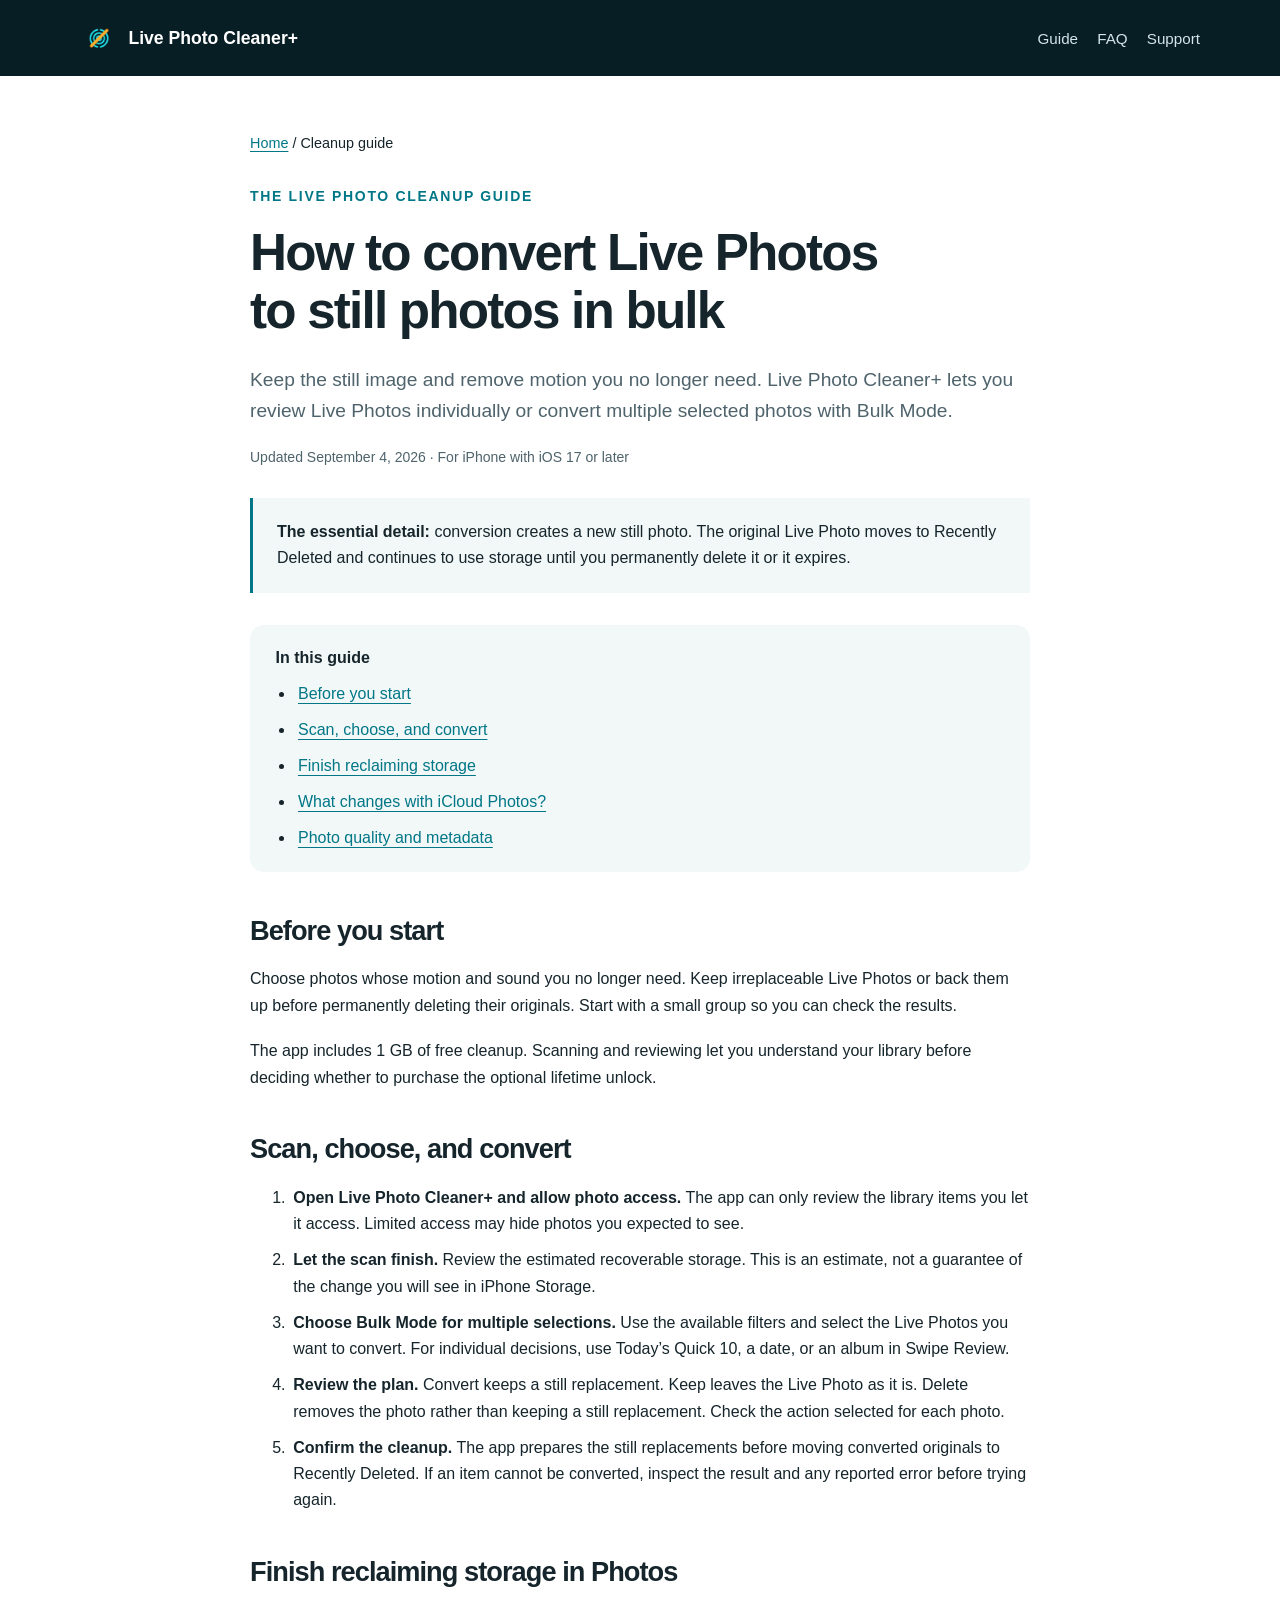
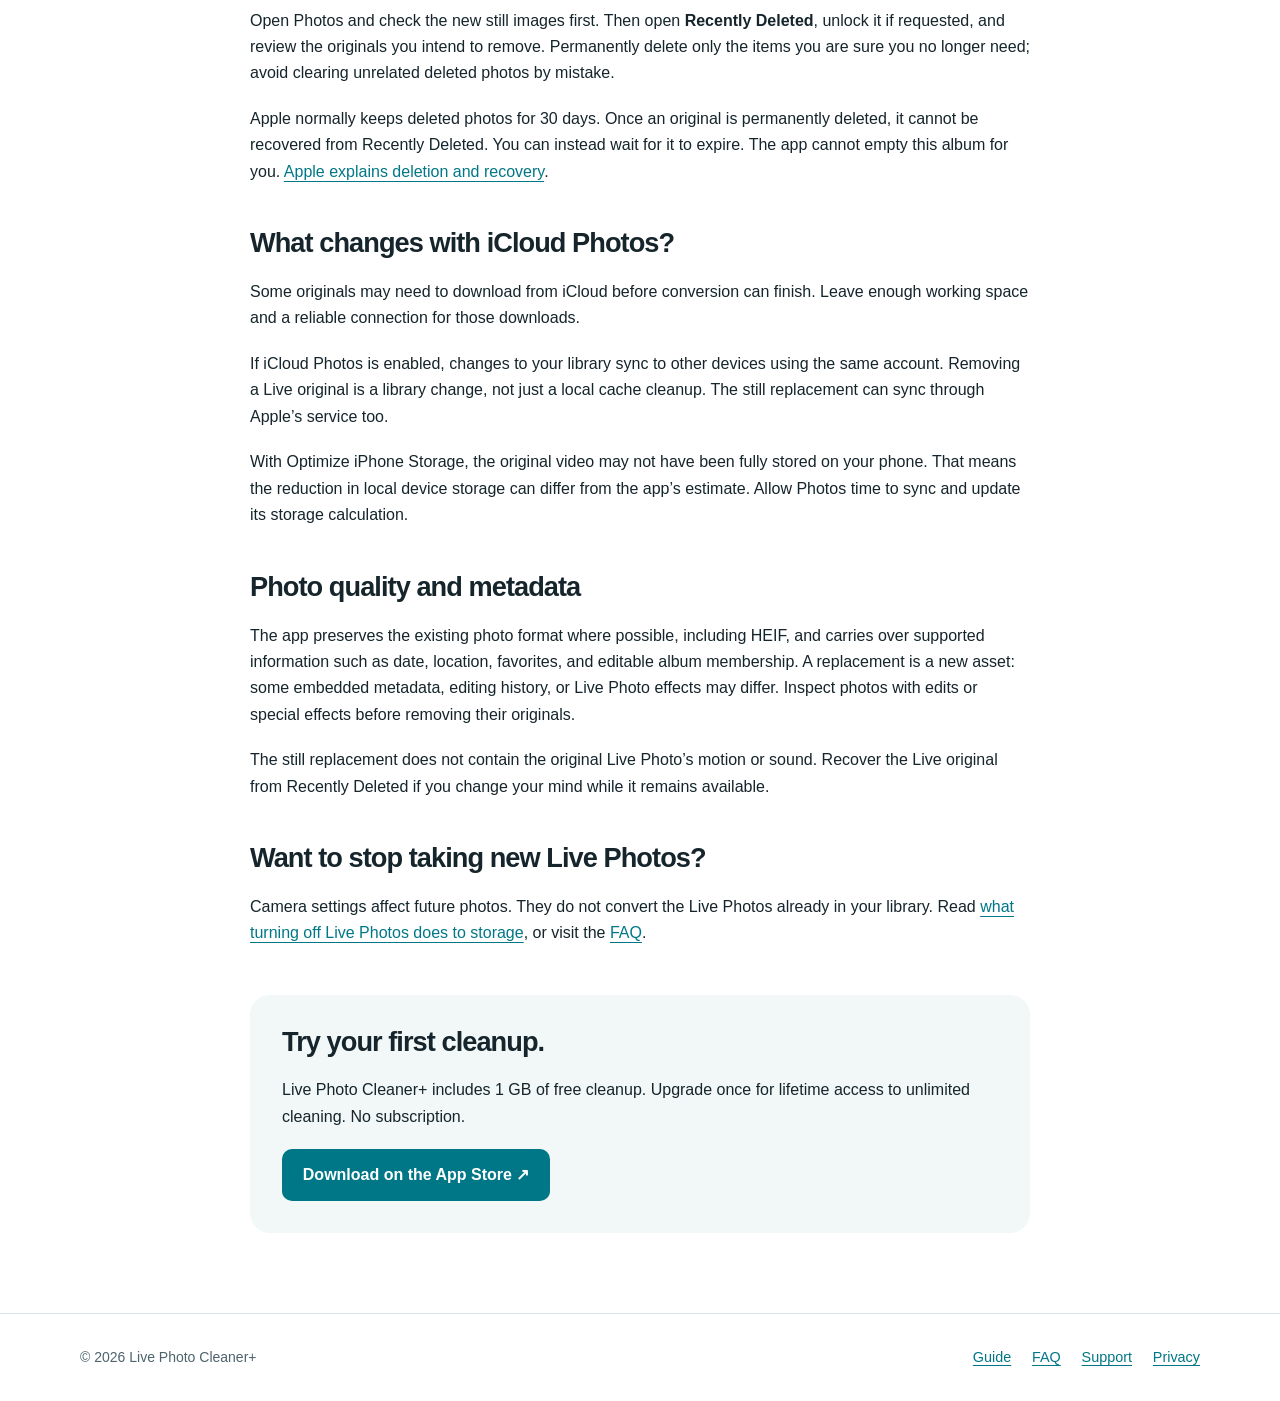
==== livephotocleanerplus/convert-live-photos-to-still.html @ f3ed8d63 "Add Live Photo Cleaner+ discovery website - Add a product homepage, conversion guides, FAQ, and trac" ====
<!doctype html>
<html lang="en">
<head>
<meta charset="utf-8">
<meta name="viewport" content="width=device-width, initial-scale=1">
<title>Convert Live Photos to Still Photos in Bulk | Live Photo Cleaner+</title>
<meta name="description" content="A step-by-step guide to converting Live Photos into still photos on iPhone, reviewing replacements, and reclaiming storage through Recently Deleted.">
<meta name="robots" content="index,follow,max-image-preview:large">
<link rel="canonical" href="https://jcallin.github.io/livephotocleanerplus/convert-live-photos-to-still.html">
<link rel="icon" href="assets/app-icon.png" type="image/png">
<link rel="stylesheet" href="assets/site.css">
<meta name="apple-itunes-app" content="app-id=6782712180, affiliate-data=pt=129053333&amp;ct=website-convert-guide&amp;mt=8">
<meta property="og:type" content="article">
<meta property="og:site_name" content="Live Photo Cleaner+">
<meta property="og:title" content="Convert Live Photos to Still Photos in Bulk | Live Photo Cleaner+">
<meta property="og:description" content="A step-by-step guide to converting Live Photos into still photos on iPhone, reviewing replacements, and reclaiming storage through Recently Deleted.">
<meta property="og:url" content="https://jcallin.github.io/livephotocleanerplus/convert-live-photos-to-still.html">
<meta property="og:image" content="https://jcallin.github.io/livephotocleanerplus/assets/app-icon.png">

</head>
<body>
<a class="skip-link" href="#main">Skip to content</a>
<header class="site-header"><div class="container header-inner">
<a class="brand" href="./" aria-label="Live Photo Cleaner+ home"><img src="assets/app-icon.png" width="38" height="38" alt="">Live Photo Cleaner+</a>
<nav class="site-nav" aria-label="Main navigation"><a href="convert-live-photos-to-still.html">Guide</a><a href="faq.html">FAQ</a><a href="support.html">Support</a></nav>
</div></header>
<main id="main" class="article"><article>
<p class="breadcrumb"><a href="./">Home</a> / Cleanup guide</p><p class="eyebrow">The Live Photo cleanup guide</p><h1>How to convert Live Photos to still photos in bulk</h1><p class="intro">Keep the still image and remove motion you no longer need. Live Photo Cleaner+ lets you review Live Photos individually or convert multiple selected photos with Bulk Mode.</p><p class="updated">Updated September 4, 2026 · For iPhone with iOS 17 or later</p>
<div class="note"><p><strong>The essential detail:</strong> conversion creates a new still photo. The original Live Photo moves to Recently Deleted and continues to use storage until you permanently delete it or it expires.</p></div>
<nav class="toc" aria-label="On this page"><strong>In this guide</strong><ul><li><a href="#before">Before you start</a></li><li><a href="#convert">Scan, choose, and convert</a></li><li><a href="#finish">Finish reclaiming storage</a></li><li><a href="#icloud">What changes with iCloud Photos?</a></li><li><a href="#quality">Photo quality and metadata</a></li></ul></nav>
<h2 id="before">Before you start</h2><p>Choose photos whose motion and sound you no longer need. Keep irreplaceable Live Photos or back them up before permanently deleting their originals. Start with a small group so you can check the results.</p><p>The app includes 1 GB of free cleanup. Scanning and reviewing let you understand your library before deciding whether to purchase the optional lifetime unlock.</p>
<h2 id="convert">Scan, choose, and convert</h2><ol><li><strong>Open Live Photo Cleaner+ and allow photo access.</strong> The app can only review the library items you let it access. Limited access may hide photos you expected to see.</li><li><strong>Let the scan finish.</strong> Review the estimated recoverable storage. This is an estimate, not a guarantee of the change you will see in iPhone Storage.</li><li><strong>Choose Bulk Mode for multiple selections.</strong> Use the available filters and select the Live Photos you want to convert. For individual decisions, use Today’s Quick 10, a date, or an album in Swipe Review.</li><li><strong>Review the plan.</strong> Convert keeps a still replacement. Keep leaves the Live Photo as it is. Delete removes the photo rather than keeping a still replacement. Check the action selected for each photo.</li><li><strong>Confirm the cleanup.</strong> The app prepares the still replacements before moving converted originals to Recently Deleted. If an item cannot be converted, inspect the result and any reported error before trying again.</li></ol>
<h2 id="finish">Finish reclaiming storage in Photos</h2><p>Open Photos and check the new still images first. Then open <strong>Recently Deleted</strong>, unlock it if requested, and review the originals you intend to remove. Permanently delete only the items you are sure you no longer need; avoid clearing unrelated deleted photos by mistake.</p><p>Apple normally keeps deleted photos for 30 days. Once an original is permanently deleted, it cannot be recovered from Recently Deleted. You can instead wait for it to expire. The app cannot empty this album for you. <a href="https://support.apple.com/en-us/104967">Apple explains deletion and recovery</a>.</p>
<h2 id="icloud">What changes with iCloud Photos?</h2><p>Some originals may need to download from iCloud before conversion can finish. Leave enough working space and a reliable connection for those downloads.</p><p>If iCloud Photos is enabled, changes to your library sync to other devices using the same account. Removing a Live original is a library change, not just a local cache cleanup. The still replacement can sync through Apple’s service too.</p><p>With Optimize iPhone Storage, the original video may not have been fully stored on your phone. That means the reduction in local device storage can differ from the app’s estimate. Allow Photos time to sync and update its storage calculation.</p>
<h2 id="quality">Photo quality and metadata</h2><p>The app preserves the existing photo format where possible, including HEIF, and carries over supported information such as date, location, favorites, and editable album membership. A replacement is a new asset: some embedded metadata, editing history, or Live Photo effects may differ. Inspect photos with edits or special effects before removing their originals.</p><p>The still replacement does not contain the original Live Photo’s motion or sound. Recover the Live original from Recently Deleted if you change your mind while it remains available.</p>
<h2>Want to stop taking new Live Photos?</h2><p>Camera settings affect future photos. They do not convert the Live Photos already in your library. Read <a href="does-turning-off-live-photos-save-space.html">what turning off Live Photos does to storage</a>, or visit the <a href="faq.html">FAQ</a>.</p><aside class="article-cta"><h2>Try your first cleanup.</h2><p>Live Photo Cleaner+ includes 1 GB of free cleanup. Upgrade once for lifetime access to unlimited cleaning. No subscription.</p><a class="button app-store-link" href="https://apps.apple.com/app/apple-store/id6782712180?pt=129053333&amp;ct=website-convert-guide&amp;mt=8">Download on the App Store ↗</a></aside>
</article></main>
<footer class="site-footer"><div class="container footer-inner"><p>© 2026 Live Photo Cleaner+</p><nav class="footer-links" aria-label="Footer"><a href="convert-live-photos-to-still.html">Guide</a><a href="faq.html">FAQ</a><a href="support.html">Support</a><a href="privacy.html">Privacy</a></nav></div></footer>
</body>
</html>
---- livephotocleanerplus/assets/site.css ----
:root {
  color-scheme:light;
  --ink:#15252b;
  --muted:#4e636b;
  --paper:#fff;
  --wash:#f2f7f8;
  --line:#d9e5e8;
  --accent:#007786;
  --night:#081e25;
  --cyan:#51e4ec;
  --radius:20px}

* {
  box-sizing:border-box}
html {
  scroll-behavior:smooth;
  scroll-padding-top:2rem}
body {
  margin:0;
  background:var(--paper);
  color:var(--ink);
  font-family:-apple-system,BlinkMacSystemFont,"Segoe UI",sans-serif;
  font-size:1rem;
  line-height:1.65}
a {
  color:var(--accent);
  text-underline-offset:.22em}
a:hover {
  text-decoration-thickness:2px}
a:focus-visible,summary:focus-visible {
  outline:3px solid #e6a019;
  outline-offset:5px}
img {
  display:block;
  max-width:100%;
  height:auto}
h1,h2,h3 {
  line-height:1.13;
  letter-spacing:-.035em;
  text-wrap:balance}
h1 {
  font-size:clamp(2.5rem,5.5vw,4.8rem);
  margin:0 0 1.5rem}
h2 {
  font-size:clamp(1.9rem,3vw,2.7rem);
  margin:0 0 1.25rem}
h3 {
  font-size:1.35rem;
  margin:0 0 .65rem}
p {
  margin:0 0 1.2rem}
li+li {
  margin-top:.6rem}
.container {
  width:min(1120px,calc(100% - 48px));
  margin-inline:auto}
.skip-link {
  position:absolute;
  left:1rem;
  top:-8rem;
  padding:.75rem;
  background:white;
  z-index:10}
.skip-link:focus {
  top:1rem}
.site-header {
  background:var(--night);
  color:#fff}
.header-inner {
  display:flex;
  align-items:center;
  justify-content:space-between;
  gap:1.5rem;
  padding-block:1.2rem}
.brand {
  display:flex;
  align-items:center;
  gap:.65rem;
  color:#fff;
  font-weight:750;
  font-size:1.1rem;
  text-decoration:none;
  line-height:1.3}
.brand img {
  width:38px;
  height:38px;
  border-radius:10px;
  flex-shrink:0}
.site-nav {
  display:flex;
  align-items:center;
  flex-wrap:wrap;
  gap:1.2rem}
.site-nav a {
  color:#d2e5e9;
  font-size:.95rem;
  text-decoration:none}
.site-nav a:hover,.site-nav a[aria-current=page] {
  color:var(--cyan);
  text-decoration:underline}
.hero {
  background:var(--night);
  color:white;
  overflow:hidden}
.hero-grid {
  display:grid;
  grid-template-columns:1.15fr .85fr;
  gap:4rem;
  align-items:center;
  padding-block:3.5rem 4.5rem}
.eyebrow {
  font-size:.875rem;
  letter-spacing:.12em;
  text-transform:uppercase;
  font-weight:750;
  color:var(--accent);
  margin-bottom:1rem}
.hero .eyebrow {
  color:var(--cyan)}
.hero h1 span {
  color:var(--cyan)}
.lead {
  font-size:1.2rem;
  line-height:1.65;
  max-width:42rem;
  color:var(--muted)}
.hero .lead {
  color:#c0d5da}
.actions {
  display:flex;
  align-items:center;
  flex-wrap:wrap;
  gap:1rem;
  margin-block:1.75rem 1rem}
.button {
  display:inline-flex;
  align-items:center;
  justify-content:center;
  gap:.65rem;
  padding:.85rem 1.3rem;
  border-radius:10px;
  background:var(--accent);
  color:white;
  text-decoration:none;
  font-weight:700;
  text-align:center;
  line-height:1.5;
  min-height:48px}
.button:hover {
  background:#005d69}
.hero .button {
  background:var(--cyan);
  color:var(--night)}
.hero .button:hover {
  background:#8af5f9}
.hero .text-link {
  color:white}
.fine {
  font-size:.875rem;
  color:var(--muted)}
.hero .fine {
  color:#a8c1c8}
.phone {
  width:min(100%,286px);
  margin:0 auto;
  border:7px solid #253e46;
  border-radius:42px;
  background:#000;
  box-shadow:0 28px 75px #0005;
  overflow:hidden}
.phone img {
  width:100%}
.screen-caption {
  font-size:.875rem;
  color:#a8c1c8;
  text-align:center;
  margin:.85rem 0 0}
.proof-strip {
  background:var(--wash);
  border-bottom:1px solid var(--line)}
.proof-grid {
  display:grid;
  grid-template-columns:repeat(3,1fr);
  gap:2rem;
  padding-block:2rem}
.proof-grid strong {
  display:block;
  font-size:1.15rem}
.proof-grid p {
  margin:0;
  color:var(--muted)}
.section {
  padding-block:5rem}
.section-tint {
  background:var(--wash)}
.section-intro {
  max-width:42rem;
  margin-bottom:2.25rem}
.steps {
  display:grid;
  grid-template-columns:repeat(3,1fr);
  gap:2.25rem}
.step-number {
  font-size:.875rem;
  display:block;
  color:var(--accent);
  font-weight:750;
  margin-bottom:1rem}
.steps p {
  color:var(--muted)}
.note {
  padding:1.3rem 1.5rem;
  border-left:3px solid var(--accent);
  background:var(--wash);
  margin-block:1.8rem}
.note p:last-child {
  margin-bottom:0}
.split {
  display:grid;
  grid-template-columns:1fr 1fr;
  gap:4rem;
  align-items:start}
.feature-list {
  padding:0;
  list-style:none;
  margin:0}
.feature-list li {
  padding-block:1.1rem;
  border-bottom:1px solid var(--line);
  margin:0}
.feature-list li:first-child {
  padding-top:0}
.feature-list strong {
  display:block}
.feature-list span {
  color:var(--muted)}
.guide-links {
  display:grid;
  grid-template-columns:1fr 1fr;
  gap:1.5rem}
.guide-card {
  display:block;
  border:1px solid var(--line);
  border-radius:var(--radius);
  padding:1.7rem;
  text-decoration:none;
  color:var(--ink);
  background:white}
.guide-card:hover {
  border-color:var(--accent)}
.guide-card p {
  color:var(--muted)}
.guide-card .read-link {
  color:var(--accent);
  font-weight:700}
.closing {
  background:var(--night);
  color:white;
  padding-block:3.5rem}
.closing .lead {
  color:#c0d5da}
.closing .button {
  background:var(--cyan);
  color:var(--night)}
.site-footer {
  padding-block:2rem;
  border-top:1px solid var(--line)}
.footer-inner {
  display:flex;
  justify-content:space-between;
  gap:1.5rem;
  flex-wrap:wrap}
.site-footer p {
  font-size:.875rem;
  color:var(--muted);
  margin:0}
.footer-links {
  display:flex;
  gap:1.3rem;
  flex-wrap:wrap;
  font-size:.9rem}
.article {
  width:min(780px,calc(100% - 48px));
  margin:auto;
  padding-block:3.5rem 5rem}
.article h1 {
  font-size:clamp(2.2rem,4vw,3.35rem)}
.article h2 {
  font-size:1.7rem;
  margin-top:2.7rem}
.article h3 {
  margin-top:1.75rem}
.article li {
  padding-left:.2rem}
.article .updated {
  color:var(--muted);
  font-size:.875rem}
.article .intro {
  font-size:1.2rem;
  color:var(--muted)}
.breadcrumb {
  font-size:.9rem;
  margin-bottom:1.8rem}
.toc {
  padding:1.3rem 1.6rem;
  background:var(--wash);
  border-radius:14px;
  margin-block:2rem}
.toc ul {
  margin:.6rem 0 0;
  padding-left:1.2rem}
.article-cta {
  margin-top:3rem;
  padding:2rem;
  background:var(--wash);
  border-radius:var(--radius)}
.article-cta h2 {
  margin-top:0}
.table-scroll {
  overflow-x:auto;
  margin-block:1.5rem}
table {
  border-collapse:collapse;
  width:100%;
  font-size:1rem;
  text-align:left}
th,td {
  padding:1rem;
  border-bottom:1px solid var(--line);
  vertical-align:top}
th {
  background:var(--wash)}
details {
  border-bottom:1px solid var(--line);
  padding-block:1.3rem}
summary {
  cursor:pointer;
  font-weight:700;
  font-size:1.1rem;
  line-height:1.5}
details p {
  margin:1rem 0 0}
.source-links {
  font-size:.9rem}
.source-links li {
  overflow-wrap:anywhere}

@media(max-width:760px) {
  .hero-grid {
  grid-template-columns:1fr;
  gap:2.5rem;
  padding-block:2.5rem 3rem}
.hero-copy {
  max-width:36rem}
.hero-visual {
  justify-self:center}
.phone {
  width:248px}
.proof-grid,.steps,.split,.guide-links {
  grid-template-columns:1fr;
  gap:1.5rem}
.proof-grid {
  padding-block:1.5rem}
.proof-grid div {
  border-bottom:1px solid var(--line);
  padding-bottom:1rem}
.proof-grid div:last-child {
  border:0;
  padding:0}
.section {
  padding-block:3rem}
.header-inner {
  flex-wrap:wrap;
  gap:1rem}
.site-nav {
  gap:1.1rem}
.site-nav a {
  font-size:.9rem}
.article {
  padding-block:2.5rem 3.5rem}
.footer-inner {
  flex-direction:column}
.split {
  gap:2rem}
}

@media(max-width:380px) {
  .container,.article {
  width:calc(100% - 32px)}
.brand {
  font-size:1rem}
.site-nav {
  gap:.9rem}
.actions {
  align-items:stretch;
  flex-direction:column}
.article-cta {
  padding:1.3rem}
}

@media(prefers-reduced-motion:reduce) {
  html {
  scroll-behavior:auto}
}
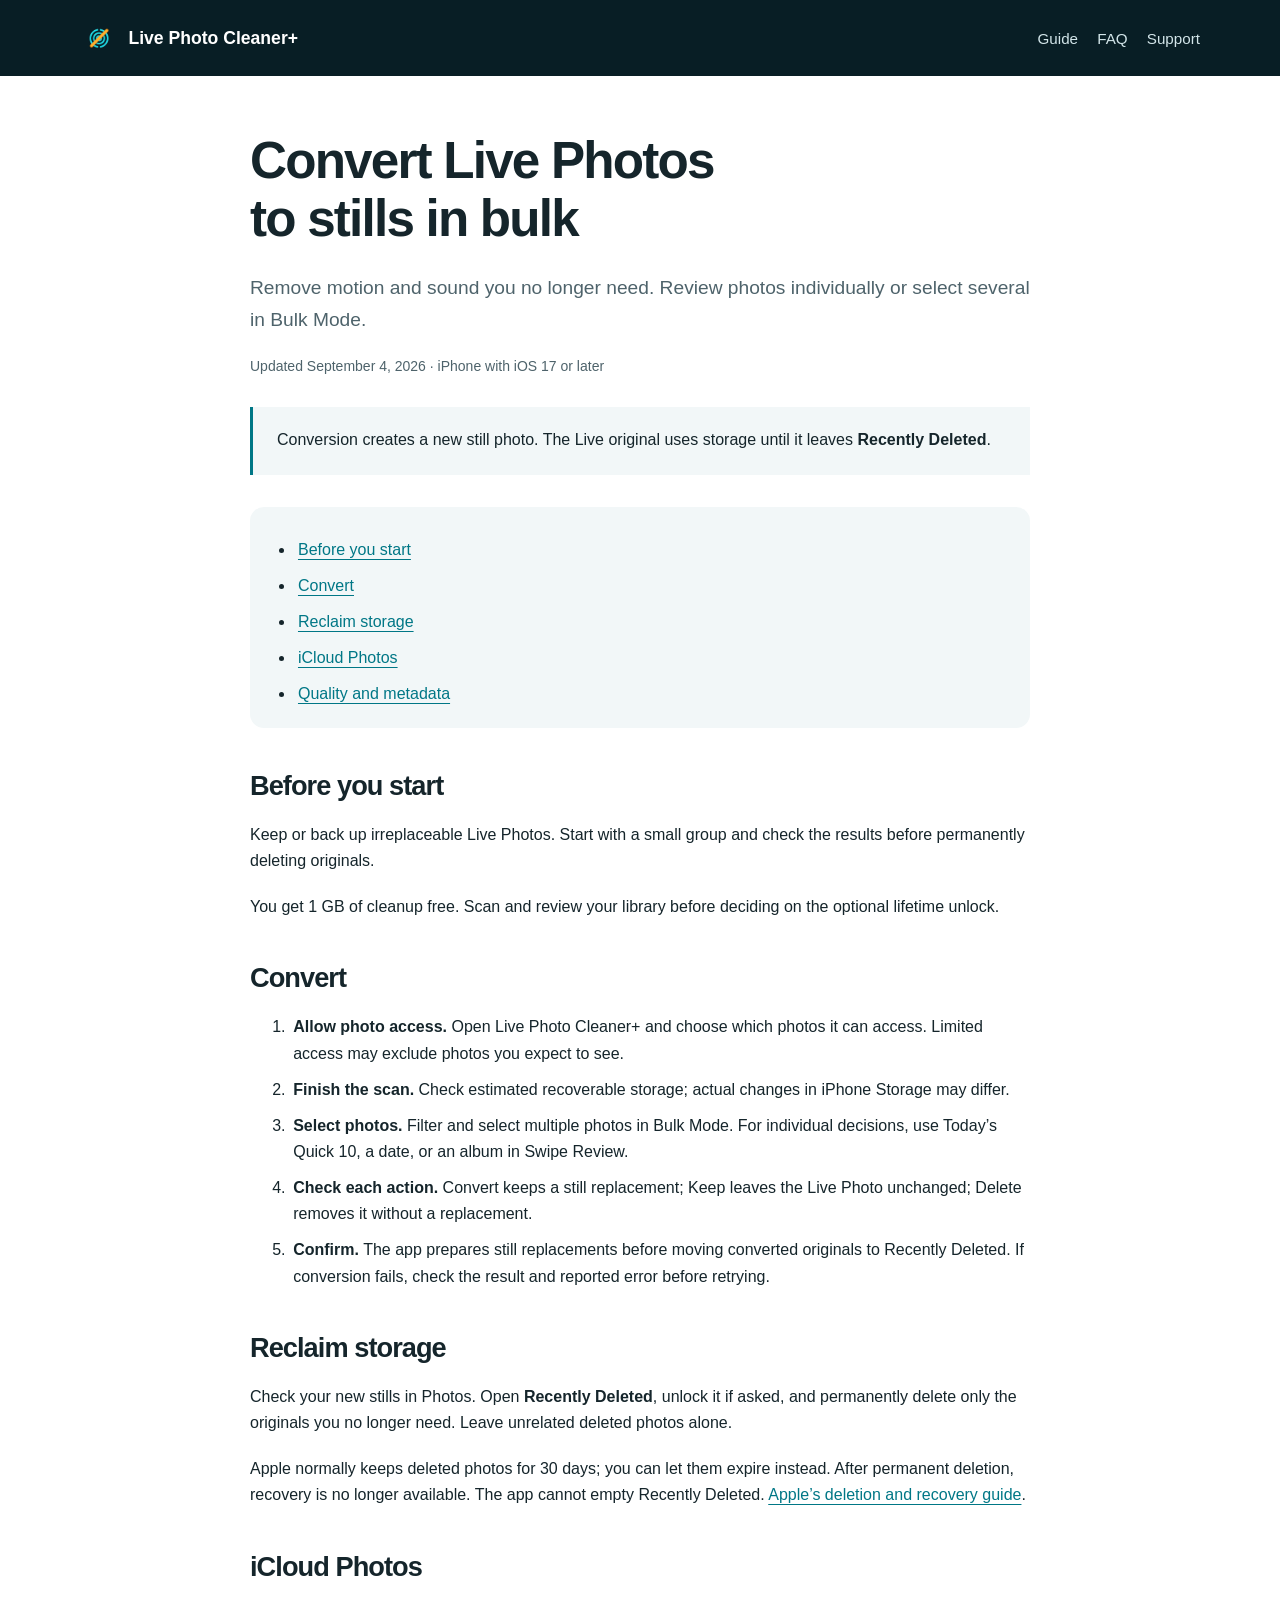
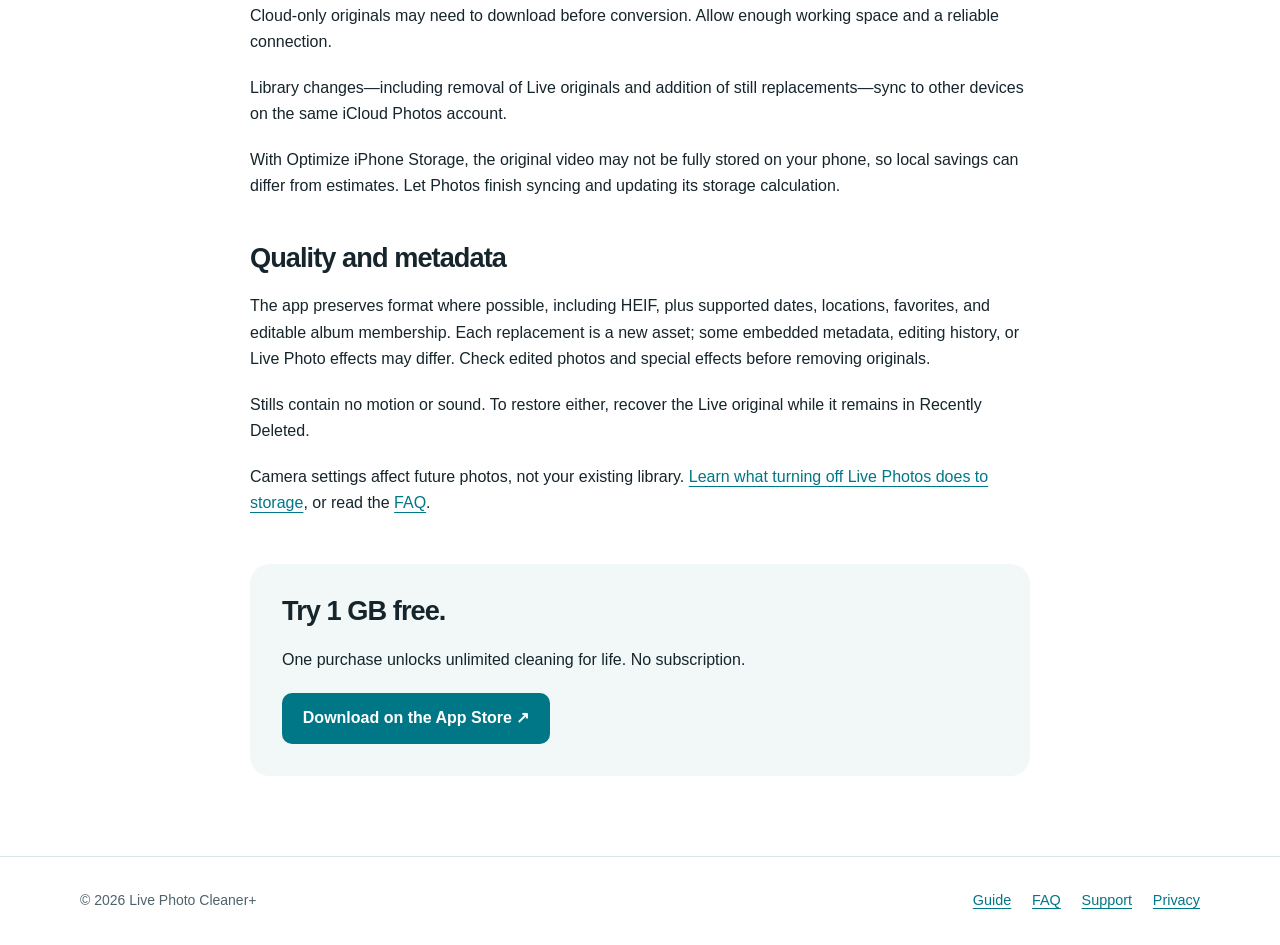
==== commit 7dedf21f: "Tighten website copy and remove personal email - Shorten homepage, guides, FAQ, support, and privacy" ====
--- a/livephotocleanerplus/convert-live-photos-to-still.html
+++ b/livephotocleanerplus/convert-live-photos-to-still.html
@@ -25,15 +25,34 @@
 <nav class="site-nav" aria-label="Main navigation"><a href="convert-live-photos-to-still.html">Guide</a><a href="faq.html">FAQ</a><a href="support.html">Support</a></nav>
 </div></header>
 <main id="main" class="article"><article>
-<p class="breadcrumb"><a href="./">Home</a> / Cleanup guide</p><p class="eyebrow">The Live Photo cleanup guide</p><h1>How to convert Live Photos to still photos in bulk</h1><p class="intro">Keep the still image and remove motion you no longer need. Live Photo Cleaner+ lets you review Live Photos individually or convert multiple selected photos with Bulk Mode.</p><p class="updated">Updated September 4, 2026 · For iPhone with iOS 17 or later</p>
-<div class="note"><p><strong>The essential detail:</strong> conversion creates a new still photo. The original Live Photo moves to Recently Deleted and continues to use storage until you permanently delete it or it expires.</p></div>
-<nav class="toc" aria-label="On this page"><strong>In this guide</strong><ul><li><a href="#before">Before you start</a></li><li><a href="#convert">Scan, choose, and convert</a></li><li><a href="#finish">Finish reclaiming storage</a></li><li><a href="#icloud">What changes with iCloud Photos?</a></li><li><a href="#quality">Photo quality and metadata</a></li></ul></nav>
-<h2 id="before">Before you start</h2><p>Choose photos whose motion and sound you no longer need. Keep irreplaceable Live Photos or back them up before permanently deleting their originals. Start with a small group so you can check the results.</p><p>The app includes 1 GB of free cleanup. Scanning and reviewing let you understand your library before deciding whether to purchase the optional lifetime unlock.</p>
-<h2 id="convert">Scan, choose, and convert</h2><ol><li><strong>Open Live Photo Cleaner+ and allow photo access.</strong> The app can only review the library items you let it access. Limited access may hide photos you expected to see.</li><li><strong>Let the scan finish.</strong> Review the estimated recoverable storage. This is an estimate, not a guarantee of the change you will see in iPhone Storage.</li><li><strong>Choose Bulk Mode for multiple selections.</strong> Use the available filters and select the Live Photos you want to convert. For individual decisions, use Today’s Quick 10, a date, or an album in Swipe Review.</li><li><strong>Review the plan.</strong> Convert keeps a still replacement. Keep leaves the Live Photo as it is. Delete removes the photo rather than keeping a still replacement. Check the action selected for each photo.</li><li><strong>Confirm the cleanup.</strong> The app prepares the still replacements before moving converted originals to Recently Deleted. If an item cannot be converted, inspect the result and any reported error before trying again.</li></ol>
-<h2 id="finish">Finish reclaiming storage in Photos</h2><p>Open Photos and check the new still images first. Then open <strong>Recently Deleted</strong>, unlock it if requested, and review the originals you intend to remove. Permanently delete only the items you are sure you no longer need; avoid clearing unrelated deleted photos by mistake.</p><p>Apple normally keeps deleted photos for 30 days. Once an original is permanently deleted, it cannot be recovered from Recently Deleted. You can instead wait for it to expire. The app cannot empty this album for you. <a href="https://support.apple.com/en-us/104967">Apple explains deletion and recovery</a>.</p>
-<h2 id="icloud">What changes with iCloud Photos?</h2><p>Some originals may need to download from iCloud before conversion can finish. Leave enough working space and a reliable connection for those downloads.</p><p>If iCloud Photos is enabled, changes to your library sync to other devices using the same account. Removing a Live original is a library change, not just a local cache cleanup. The still replacement can sync through Apple’s service too.</p><p>With Optimize iPhone Storage, the original video may not have been fully stored on your phone. That means the reduction in local device storage can differ from the app’s estimate. Allow Photos time to sync and update its storage calculation.</p>
-<h2 id="quality">Photo quality and metadata</h2><p>The app preserves the existing photo format where possible, including HEIF, and carries over supported information such as date, location, favorites, and editable album membership. A replacement is a new asset: some embedded metadata, editing history, or Live Photo effects may differ. Inspect photos with edits or special effects before removing their originals.</p><p>The still replacement does not contain the original Live Photo’s motion or sound. Recover the Live original from Recently Deleted if you change your mind while it remains available.</p>
-<h2>Want to stop taking new Live Photos?</h2><p>Camera settings affect future photos. They do not convert the Live Photos already in your library. Read <a href="does-turning-off-live-photos-save-space.html">what turning off Live Photos does to storage</a>, or visit the <a href="faq.html">FAQ</a>.</p><aside class="article-cta"><h2>Try your first cleanup.</h2><p>Live Photo Cleaner+ includes 1 GB of free cleanup. Upgrade once for lifetime access to unlimited cleaning. No subscription.</p><a class="button app-store-link" href="https://apps.apple.com/app/apple-store/id6782712180?pt=129053333&amp;ct=website-convert-guide&amp;mt=8">Download on the App Store ↗</a></aside>
+<h1>Convert Live Photos to stills in bulk</h1>
+<p class="intro">Remove motion and sound you no longer need. Review photos individually or select several in Bulk Mode.</p>
+<p class="updated">Updated September 4, 2026 · iPhone with iOS 17 or later</p>
+<div class="note"><p>Conversion creates a new still photo. The Live original uses storage until it leaves <strong>Recently Deleted</strong>.</p></div>
+<nav class="toc" aria-label="On this page"><ul><li><a href="#before">Before you start</a></li><li><a href="#convert">Convert</a></li><li><a href="#finish">Reclaim storage</a></li><li><a href="#icloud">iCloud Photos</a></li><li><a href="#quality">Quality and metadata</a></li></ul></nav>
+<h2 id="before">Before you start</h2>
+<p>Keep or back up irreplaceable Live Photos. Start with a small group and check the results before permanently deleting originals.</p>
+<p>You get 1 GB of cleanup free. Scan and review your library before deciding on the optional lifetime unlock.</p>
+<h2 id="convert">Convert</h2>
+<ol>
+<li><strong>Allow photo access.</strong> Open Live Photo Cleaner+ and choose which photos it can access. Limited access may exclude photos you expect to see.</li>
+<li><strong>Finish the scan.</strong> Check estimated recoverable storage; actual changes in iPhone Storage may differ.</li>
+<li><strong>Select photos.</strong> Filter and select multiple photos in Bulk Mode. For individual decisions, use Today’s Quick 10, a date, or an album in Swipe Review.</li>
+<li><strong>Check each action.</strong> Convert keeps a still replacement; Keep leaves the Live Photo unchanged; Delete removes it without a replacement.</li>
+<li><strong>Confirm.</strong> The app prepares still replacements before moving converted originals to Recently Deleted. If conversion fails, check the result and reported error before retrying.</li>
+</ol>
+<h2 id="finish">Reclaim storage</h2>
+<p>Check your new stills in Photos. Open <strong>Recently Deleted</strong>, unlock it if asked, and permanently delete only the originals you no longer need. Leave unrelated deleted photos alone.</p>
+<p>Apple normally keeps deleted photos for 30 days; you can let them expire instead. After permanent deletion, recovery is no longer available. The app cannot empty Recently Deleted. <a href="https://support.apple.com/en-us/104967">Apple’s deletion and recovery guide</a>.</p>
+<h2 id="icloud">iCloud Photos</h2>
+<p>Cloud-only originals may need to download before conversion. Allow enough working space and a reliable connection.</p>
+<p>Library changes—including removal of Live originals and addition of still replacements—sync to other devices on the same iCloud Photos account.</p>
+<p>With Optimize iPhone Storage, the original video may not be fully stored on your phone, so local savings can differ from estimates. Let Photos finish syncing and updating its storage calculation.</p>
+<h2 id="quality">Quality and metadata</h2>
+<p>The app preserves format where possible, including HEIF, plus supported dates, locations, favorites, and editable album membership. Each replacement is a new asset; some embedded metadata, editing history, or Live Photo effects may differ. Check edited photos and special effects before removing originals.</p>
+<p>Stills contain no motion or sound. To restore either, recover the Live original while it remains in Recently Deleted.</p>
+<p>Camera settings affect future photos, not your existing library. <a href="does-turning-off-live-photos-save-space.html">Learn what turning off Live Photos does to storage</a>, or read the <a href="faq.html">FAQ</a>.</p>
+<aside class="article-cta"><h2>Try 1 GB free.</h2><p>One purchase unlocks unlimited cleaning for life. No subscription.</p><a class="button app-store-link" href="https://apps.apple.com/app/apple-store/id6782712180?pt=129053333&amp;ct=website-convert-guide&amp;mt=8">Download on the App Store ↗</a></aside>
 </article></main>
 <footer class="site-footer"><div class="container footer-inner"><p>© 2026 Live Photo Cleaner+</p><nav class="footer-links" aria-label="Footer"><a href="convert-live-photos-to-still.html">Guide</a><a href="faq.html">FAQ</a><a href="support.html">Support</a><a href="privacy.html">Privacy</a></nav></div></footer>
 </body>
--- a/livephotocleanerplus/assets/site.css
+++ b/livephotocleanerplus/assets/site.css
@@ -108,15 +108,6 @@
   gap:4rem;
   align-items:center;
   padding-block:3.5rem 4.5rem}
-.eyebrow {
-  font-size:.875rem;
-  letter-spacing:.12em;
-  text-transform:uppercase;
-  font-weight:750;
-  color:var(--accent);
-  margin-bottom:1rem}
-.hero .eyebrow {
-  color:var(--cyan)}
 .hero h1 span {
   color:var(--cyan)}
 .lead {
@@ -170,11 +161,6 @@
   overflow:hidden}
 .phone img {
   width:100%}
-.screen-caption {
-  font-size:.875rem;
-  color:#a8c1c8;
-  text-align:center;
-  margin:.85rem 0 0}
 .proof-strip {
   background:var(--wash);
   border-bottom:1px solid var(--line)}
@@ -298,9 +284,6 @@
 .article .intro {
   font-size:1.2rem;
   color:var(--muted)}
-.breadcrumb {
-  font-size:.9rem;
-  margin-bottom:1.8rem}
 .toc {
   padding:1.3rem 1.6rem;
   background:var(--wash);
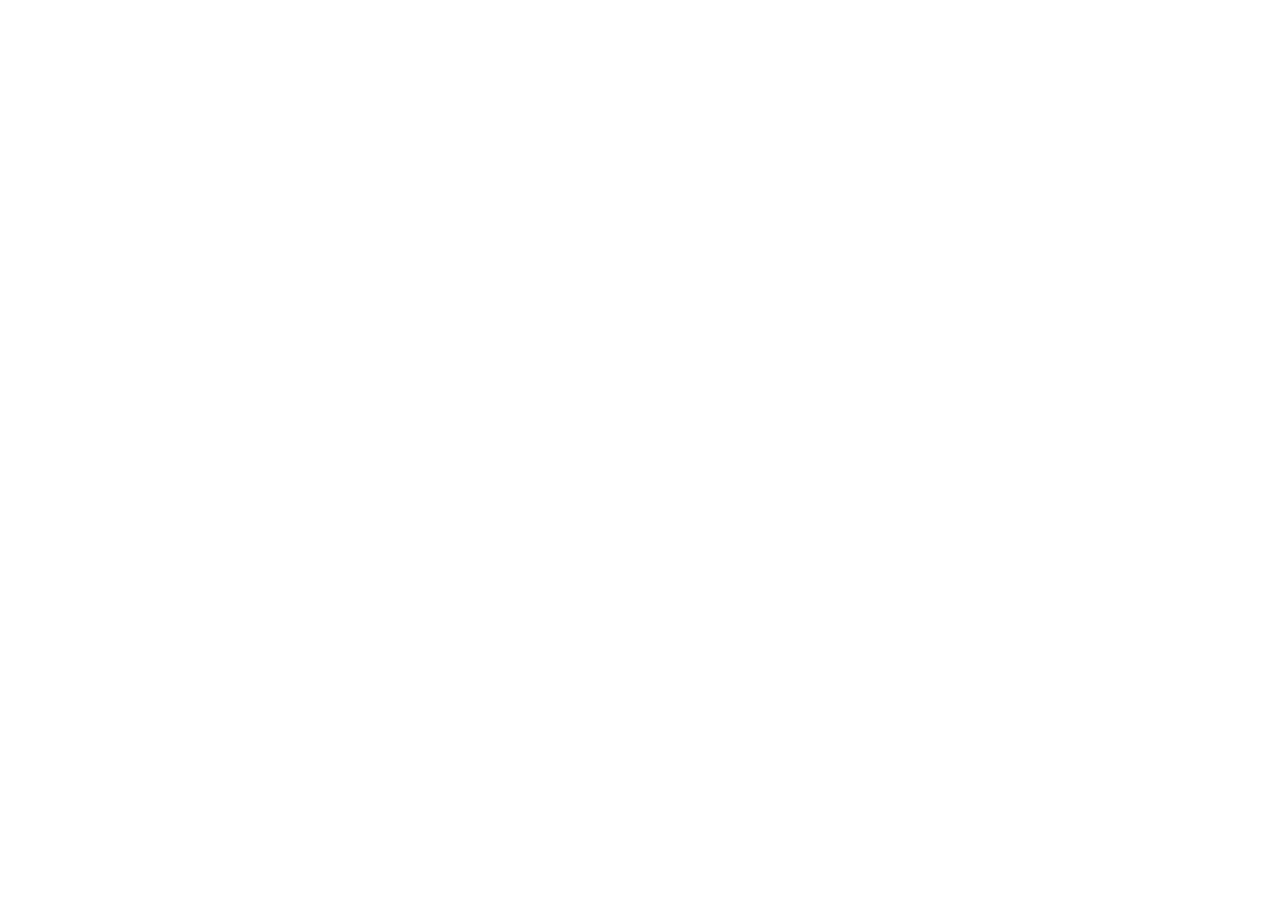
==== commit f4e2dc3f: "Retire website content and redirect to custom domain - Replace all six former app pages with immedia" ====
--- a/livephotocleanerplus/convert-live-photos-to-still.html
+++ b/livephotocleanerplus/convert-live-photos-to-still.html
@@ -1,59 +1,7 @@
 <!doctype html>
-<html lang="en">
-<head>
-<meta charset="utf-8">
+<html lang="en"><head><meta charset="utf-8">
 <meta name="viewport" content="width=device-width, initial-scale=1">
-<title>Convert Live Photos to Still Photos in Bulk | Live Photo Cleaner+</title>
-<meta name="description" content="A step-by-step guide to converting Live Photos into still photos on iPhone, reviewing replacements, and reclaiming storage through Recently Deleted.">
-<meta name="robots" content="index,follow,max-image-preview:large">
-<link rel="canonical" href="https://jcallin.github.io/livephotocleanerplus/convert-live-photos-to-still.html">
-<link rel="icon" href="assets/app-icon.png" type="image/png">
-<link rel="stylesheet" href="assets/site.css">
-<meta name="apple-itunes-app" content="app-id=6782712180, affiliate-data=pt=129053333&amp;ct=website-convert-guide&amp;mt=8">
-<meta property="og:type" content="article">
-<meta property="og:site_name" content="Live Photo Cleaner+">
-<meta property="og:title" content="Convert Live Photos to Still Photos in Bulk | Live Photo Cleaner+">
-<meta property="og:description" content="A step-by-step guide to converting Live Photos into still photos on iPhone, reviewing replacements, and reclaiming storage through Recently Deleted.">
-<meta property="og:url" content="https://jcallin.github.io/livephotocleanerplus/convert-live-photos-to-still.html">
-<meta property="og:image" content="https://jcallin.github.io/livephotocleanerplus/assets/app-icon.png">
-
-</head>
-<body>
-<a class="skip-link" href="#main">Skip to content</a>
-<header class="site-header"><div class="container header-inner">
-<a class="brand" href="./" aria-label="Live Photo Cleaner+ home"><img src="assets/app-icon.png" width="38" height="38" alt="">Live Photo Cleaner+</a>
-<nav class="site-nav" aria-label="Main navigation"><a href="convert-live-photos-to-still.html">Guide</a><a href="faq.html">FAQ</a><a href="support.html">Support</a></nav>
-</div></header>
-<main id="main" class="article"><article>
-<h1>Convert Live Photos to stills in bulk</h1>
-<p class="intro">Remove motion and sound you no longer need. Review photos individually or select several in Bulk Mode.</p>
-<p class="updated">Updated September 4, 2026 · iPhone with iOS 17 or later</p>
-<div class="note"><p>Conversion creates a new still photo. The Live original uses storage until it leaves <strong>Recently Deleted</strong>.</p></div>
-<nav class="toc" aria-label="On this page"><ul><li><a href="#before">Before you start</a></li><li><a href="#convert">Convert</a></li><li><a href="#finish">Reclaim storage</a></li><li><a href="#icloud">iCloud Photos</a></li><li><a href="#quality">Quality and metadata</a></li></ul></nav>
-<h2 id="before">Before you start</h2>
-<p>Keep or back up irreplaceable Live Photos. Start with a small group and check the results before permanently deleting originals.</p>
-<p>You get 1 GB of cleanup free. Scan and review your library before deciding on the optional lifetime unlock.</p>
-<h2 id="convert">Convert</h2>
-<ol>
-<li><strong>Allow photo access.</strong> Open Live Photo Cleaner+ and choose which photos it can access. Limited access may exclude photos you expect to see.</li>
-<li><strong>Finish the scan.</strong> Check estimated recoverable storage; actual changes in iPhone Storage may differ.</li>
-<li><strong>Select photos.</strong> Filter and select multiple photos in Bulk Mode. For individual decisions, use Today’s Quick 10, a date, or an album in Swipe Review.</li>
-<li><strong>Check each action.</strong> Convert keeps a still replacement; Keep leaves the Live Photo unchanged; Delete removes it without a replacement.</li>
-<li><strong>Confirm.</strong> The app prepares still replacements before moving converted originals to Recently Deleted. If conversion fails, check the result and reported error before retrying.</li>
-</ol>
-<h2 id="finish">Reclaim storage</h2>
-<p>Check your new stills in Photos. Open <strong>Recently Deleted</strong>, unlock it if asked, and permanently delete only the originals you no longer need. Leave unrelated deleted photos alone.</p>
-<p>Apple normally keeps deleted photos for 30 days; you can let them expire instead. After permanent deletion, recovery is no longer available. The app cannot empty Recently Deleted. <a href="https://support.apple.com/en-us/104967">Apple’s deletion and recovery guide</a>.</p>
-<h2 id="icloud">iCloud Photos</h2>
-<p>Cloud-only originals may need to download before conversion. Allow enough working space and a reliable connection.</p>
-<p>Library changes—including removal of Live originals and addition of still replacements—sync to other devices on the same iCloud Photos account.</p>
-<p>With Optimize iPhone Storage, the original video may not be fully stored on your phone, so local savings can differ from estimates. Let Photos finish syncing and updating its storage calculation.</p>
-<h2 id="quality">Quality and metadata</h2>
-<p>The app preserves format where possible, including HEIF, plus supported dates, locations, favorites, and editable album membership. Each replacement is a new asset; some embedded metadata, editing history, or Live Photo effects may differ. Check edited photos and special effects before removing originals.</p>
-<p>Stills contain no motion or sound. To restore either, recover the Live original while it remains in Recently Deleted.</p>
-<p>Camera settings affect future photos, not your existing library. <a href="does-turning-off-live-photos-save-space.html">Learn what turning off Live Photos does to storage</a>, or read the <a href="faq.html">FAQ</a>.</p>
-<aside class="article-cta"><h2>Try 1 GB free.</h2><p>One purchase unlocks unlimited cleaning for life. No subscription.</p><a class="button app-store-link" href="https://apps.apple.com/app/apple-store/id6782712180?pt=129053333&amp;ct=website-convert-guide&amp;mt=8">Download on the App Store ↗</a></aside>
-</article></main>
-<footer class="site-footer"><div class="container footer-inner"><p>© 2026 Live Photo Cleaner+</p><nav class="footer-links" aria-label="Footer"><a href="convert-live-photos-to-still.html">Guide</a><a href="faq.html">FAQ</a><a href="support.html">Support</a><a href="privacy.html">Privacy</a></nav></div></footer>
-</body>
-</html>
+<title>Live Photo Cleaner+ has moved</title>
+<link rel="canonical" href="https://livephotocleanerplus.com/convert-live-photos-to-still.html">
+<meta http-equiv="refresh" content="0;url=https://livephotocleanerplus.com/convert-live-photos-to-still.html">
+</head><body><p>Live Photo Cleaner+ has moved to <a href="https://livephotocleanerplus.com/convert-live-photos-to-still.html">livephotocleanerplus.com</a>.</p></body></html>
